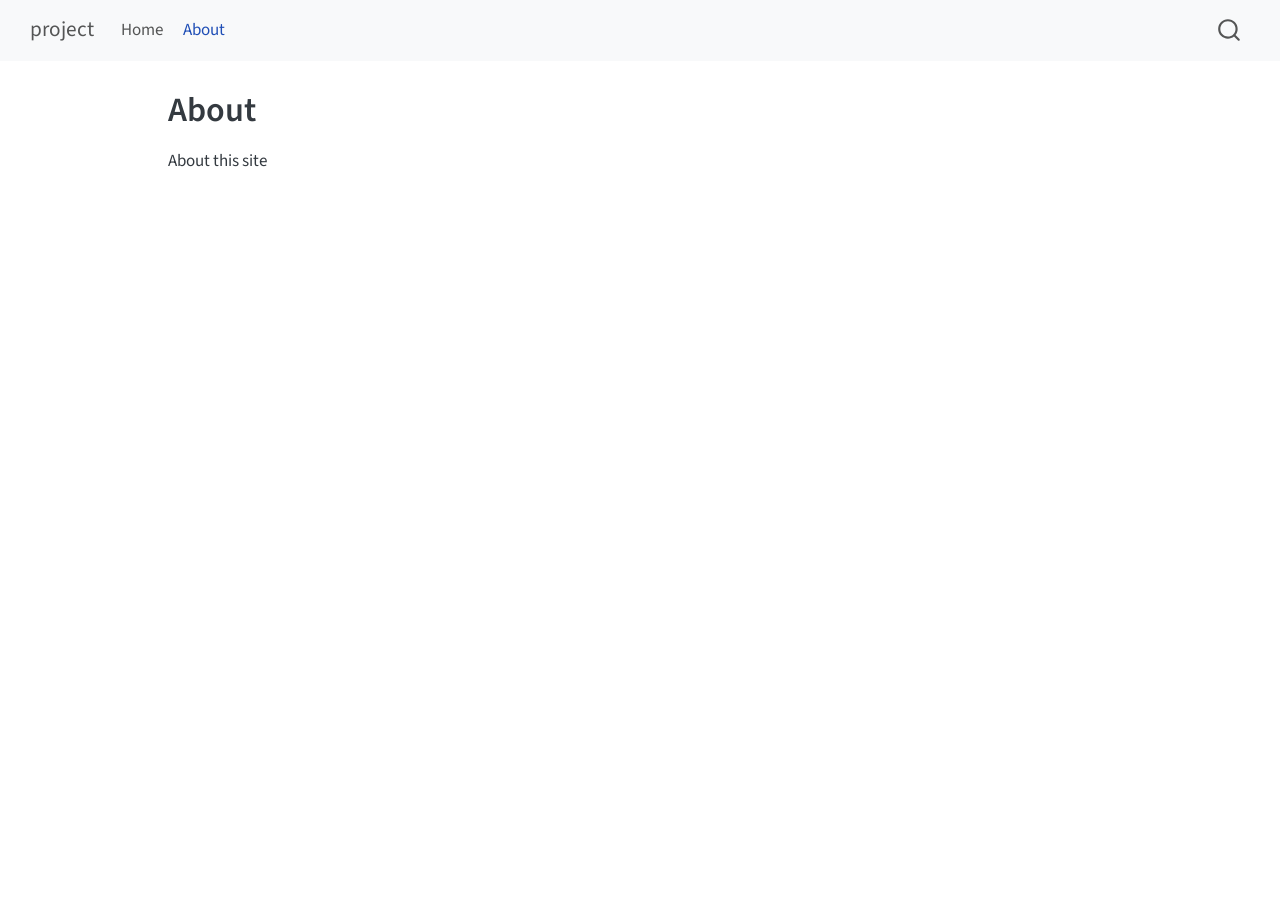
==== docs/about.html @ ab09e864 "Initial- commit" ====
<!DOCTYPE html>
<html xmlns="http://www.w3.org/1999/xhtml" lang="en" xml:lang="en"><head>

<meta charset="utf-8">
<meta name="generator" content="quarto-1.8.27">

<meta name="viewport" content="width=device-width, initial-scale=1.0, user-scalable=yes">


<title>About – project</title>
<style>
code{white-space: pre-wrap;}
span.smallcaps{font-variant: small-caps;}
div.columns{display: flex; gap: min(4vw, 1.5em);}
div.column{flex: auto; overflow-x: auto;}
div.hanging-indent{margin-left: 1.5em; text-indent: -1.5em;}
ul.task-list{list-style: none;}
ul.task-list li input[type="checkbox"] {
  width: 0.8em;
  margin: 0 0.8em 0.2em -1em; /* quarto-specific, see https://github.com/quarto-dev/quarto-cli/issues/4556 */ 
  vertical-align: middle;
}
</style>


<script src="site_libs/quarto-nav/quarto-nav.js"></script>
<script src="site_libs/quarto-nav/headroom.min.js"></script>
<script src="site_libs/clipboard/clipboard.min.js"></script>
<script src="site_libs/quarto-search/autocomplete.umd.js"></script>
<script src="site_libs/quarto-search/fuse.min.js"></script>
<script src="site_libs/quarto-search/quarto-search.js"></script>
<meta name="quarto:offset" content="./">
<script src="site_libs/quarto-html/quarto.js" type="module"></script>
<script src="site_libs/quarto-html/tabsets/tabsets.js" type="module"></script>
<script src="site_libs/quarto-html/axe/axe-check.js" type="module"></script>
<script src="site_libs/quarto-html/popper.min.js"></script>
<script src="site_libs/quarto-html/tippy.umd.min.js"></script>
<script src="site_libs/quarto-html/anchor.min.js"></script>
<link href="site_libs/quarto-html/tippy.css" rel="stylesheet">
<link href="site_libs/quarto-html/quarto-syntax-highlighting-ed96de9b727972fe78a7b5d16c58bf87.css" rel="stylesheet" id="quarto-text-highlighting-styles">
<script src="site_libs/bootstrap/bootstrap.min.js"></script>
<link href="site_libs/bootstrap/bootstrap-icons.css" rel="stylesheet">
<link href="site_libs/bootstrap/bootstrap-c82218b12ac0f327fa8bd7d074ce2147.min.css" rel="stylesheet" append-hash="true" id="quarto-bootstrap" data-mode="light">
<script id="quarto-search-options" type="application/json">{
  "location": "navbar",
  "copy-button": false,
  "collapse-after": 3,
  "panel-placement": "end",
  "type": "overlay",
  "limit": 50,
  "keyboard-shortcut": [
    "f",
    "/",
    "s"
  ],
  "show-item-context": false,
  "language": {
    "search-no-results-text": "No results",
    "search-matching-documents-text": "matching documents",
    "search-copy-link-title": "Copy link to search",
    "search-hide-matches-text": "Hide additional matches",
    "search-more-match-text": "more match in this document",
    "search-more-matches-text": "more matches in this document",
    "search-clear-button-title": "Clear",
    "search-text-placeholder": "",
    "search-detached-cancel-button-title": "Cancel",
    "search-submit-button-title": "Submit",
    "search-label": "Search"
  }
}</script>


<link rel="stylesheet" href="styles.css">
</head>

<body class="nav-fixed quarto-light">

<div id="quarto-search-results"></div>
  <header id="quarto-header" class="headroom fixed-top">
    <nav class="navbar navbar-expand-lg " data-bs-theme="dark">
      <div class="navbar-container container-fluid">
      <div class="navbar-brand-container mx-auto">
    <a class="navbar-brand" href="./index.html">
    <span class="navbar-title">project</span>
    </a>
  </div>
            <div id="quarto-search" class="" title="Search"></div>
          <button class="navbar-toggler" type="button" data-bs-toggle="collapse" data-bs-target="#navbarCollapse" aria-controls="navbarCollapse" role="menu" aria-expanded="false" aria-label="Toggle navigation" onclick="if (window.quartoToggleHeadroom) { window.quartoToggleHeadroom(); }">
  <span class="navbar-toggler-icon"></span>
</button>
          <div class="collapse navbar-collapse" id="navbarCollapse">
            <ul class="navbar-nav navbar-nav-scroll me-auto">
  <li class="nav-item">
    <a class="nav-link" href="./index.html"> 
<span class="menu-text">Home</span></a>
  </li>  
  <li class="nav-item">
    <a class="nav-link active" href="./about.html" aria-current="page"> 
<span class="menu-text">About</span></a>
  </li>  
</ul>
          </div> <!-- /navcollapse -->
            <div class="quarto-navbar-tools">
</div>
      </div> <!-- /container-fluid -->
    </nav>
</header>
<!-- content -->
<div id="quarto-content" class="quarto-container page-columns page-rows-contents page-layout-article page-navbar">
<!-- sidebar -->
<!-- margin-sidebar -->
    <div id="quarto-margin-sidebar" class="sidebar margin-sidebar zindex-bottom">
        
    </div>
<!-- main -->
<main class="content" id="quarto-document-content">

<header id="title-block-header" class="quarto-title-block default">
<div class="quarto-title">
<h1 class="title">About</h1>
</div>



<div class="quarto-title-meta">

    
  
    
  </div>
  


</header>


<p>About this site</p>



</main> <!-- /main -->
<script id="quarto-html-after-body" type="application/javascript">
  window.document.addEventListener("DOMContentLoaded", function (event) {
    const icon = "";
    const anchorJS = new window.AnchorJS();
    anchorJS.options = {
      placement: 'right',
      icon: icon
    };
    anchorJS.add('.anchored');
    const isCodeAnnotation = (el) => {
      for (const clz of el.classList) {
        if (clz.startsWith('code-annotation-')) {                     
          return true;
        }
      }
      return false;
    }
    const onCopySuccess = function(e) {
      // button target
      const button = e.trigger;
      // don't keep focus
      button.blur();
      // flash "checked"
      button.classList.add('code-copy-button-checked');
      var currentTitle = button.getAttribute("title");
      button.setAttribute("title", "Copied!");
      let tooltip;
      if (window.bootstrap) {
        button.setAttribute("data-bs-toggle", "tooltip");
        button.setAttribute("data-bs-placement", "left");
        button.setAttribute("data-bs-title", "Copied!");
        tooltip = new bootstrap.Tooltip(button, 
          { trigger: "manual", 
            customClass: "code-copy-button-tooltip",
            offset: [0, -8]});
        tooltip.show();    
      }
      setTimeout(function() {
        if (tooltip) {
          tooltip.hide();
          button.removeAttribute("data-bs-title");
          button.removeAttribute("data-bs-toggle");
          button.removeAttribute("data-bs-placement");
        }
        button.setAttribute("title", currentTitle);
        button.classList.remove('code-copy-button-checked');
      }, 1000);
      // clear code selection
      e.clearSelection();
    }
    const getTextToCopy = function(trigger) {
      const outerScaffold = trigger.parentElement.cloneNode(true);
      const codeEl = outerScaffold.querySelector('code');
      for (const childEl of codeEl.children) {
        if (isCodeAnnotation(childEl)) {
          childEl.remove();
        }
      }
      return codeEl.innerText;
    }
    const clipboard = new window.ClipboardJS('.code-copy-button:not([data-in-quarto-modal])', {
      text: getTextToCopy
    });
    clipboard.on('success', onCopySuccess);
    if (window.document.getElementById('quarto-embedded-source-code-modal')) {
      const clipboardModal = new window.ClipboardJS('.code-copy-button[data-in-quarto-modal]', {
        text: getTextToCopy,
        container: window.document.getElementById('quarto-embedded-source-code-modal')
      });
      clipboardModal.on('success', onCopySuccess);
    }
      var localhostRegex = new RegExp(/^(?:http|https):\/\/localhost\:?[0-9]*\//);
      var mailtoRegex = new RegExp(/^mailto:/);
        var filterRegex = new RegExp('/' + window.location.host + '/');
      var isInternal = (href) => {
          return filterRegex.test(href) || localhostRegex.test(href) || mailtoRegex.test(href);
      }
      // Inspect non-navigation links and adorn them if external
     var links = window.document.querySelectorAll('a[href]:not(.nav-link):not(.navbar-brand):not(.toc-action):not(.sidebar-link):not(.sidebar-item-toggle):not(.pagination-link):not(.no-external):not([aria-hidden]):not(.dropdown-item):not(.quarto-navigation-tool):not(.about-link)');
      for (var i=0; i<links.length; i++) {
        const link = links[i];
        if (!isInternal(link.href)) {
          // undo the damage that might have been done by quarto-nav.js in the case of
          // links that we want to consider external
          if (link.dataset.originalHref !== undefined) {
            link.href = link.dataset.originalHref;
          }
        }
      }
    function tippyHover(el, contentFn, onTriggerFn, onUntriggerFn) {
      const config = {
        allowHTML: true,
        maxWidth: 500,
        delay: 100,
        arrow: false,
        appendTo: function(el) {
            return el.parentElement;
        },
        interactive: true,
        interactiveBorder: 10,
        theme: 'quarto',
        placement: 'bottom-start',
      };
      if (contentFn) {
        config.content = contentFn;
      }
      if (onTriggerFn) {
        config.onTrigger = onTriggerFn;
      }
      if (onUntriggerFn) {
        config.onUntrigger = onUntriggerFn;
      }
      window.tippy(el, config); 
    }
    const noterefs = window.document.querySelectorAll('a[role="doc-noteref"]');
    for (var i=0; i<noterefs.length; i++) {
      const ref = noterefs[i];
      tippyHover(ref, function() {
        // use id or data attribute instead here
        let href = ref.getAttribute('data-footnote-href') || ref.getAttribute('href');
        try { href = new URL(href).hash; } catch {}
        const id = href.replace(/^#\/?/, "");
        const note = window.document.getElementById(id);
        if (note) {
          return note.innerHTML;
        } else {
          return "";
        }
      });
    }
    const xrefs = window.document.querySelectorAll('a.quarto-xref');
    const processXRef = (id, note) => {
      // Strip column container classes
      const stripColumnClz = (el) => {
        el.classList.remove("page-full", "page-columns");
        if (el.children) {
          for (const child of el.children) {
            stripColumnClz(child);
          }
        }
      }
      stripColumnClz(note)
      if (id === null || id.startsWith('sec-')) {
        // Special case sections, only their first couple elements
        const container = document.createElement("div");
        if (note.children && note.children.length > 2) {
          container.appendChild(note.children[0].cloneNode(true));
          for (let i = 1; i < note.children.length; i++) {
            const child = note.children[i];
            if (child.tagName === "P" && child.innerText === "") {
              continue;
            } else {
              container.appendChild(child.cloneNode(true));
              break;
            }
          }
          if (window.Quarto?.typesetMath) {
            window.Quarto.typesetMath(container);
          }
          return container.innerHTML
        } else {
          if (window.Quarto?.typesetMath) {
            window.Quarto.typesetMath(note);
          }
          return note.innerHTML;
        }
      } else {
        // Remove any anchor links if they are present
        const anchorLink = note.querySelector('a.anchorjs-link');
        if (anchorLink) {
          anchorLink.remove();
        }
        if (window.Quarto?.typesetMath) {
          window.Quarto.typesetMath(note);
        }
        if (note.classList.contains("callout")) {
          return note.outerHTML;
        } else {
          return note.innerHTML;
        }
      }
    }
    for (var i=0; i<xrefs.length; i++) {
      const xref = xrefs[i];
      tippyHover(xref, undefined, function(instance) {
        instance.disable();
        let url = xref.getAttribute('href');
        let hash = undefined; 
        if (url.startsWith('#')) {
          hash = url;
        } else {
          try { hash = new URL(url).hash; } catch {}
        }
        if (hash) {
          const id = hash.replace(/^#\/?/, "");
          const note = window.document.getElementById(id);
          if (note !== null) {
            try {
              const html = processXRef(id, note.cloneNode(true));
              instance.setContent(html);
            } finally {
              instance.enable();
              instance.show();
            }
          } else {
            // See if we can fetch this
            fetch(url.split('#')[0])
            .then(res => res.text())
            .then(html => {
              const parser = new DOMParser();
              const htmlDoc = parser.parseFromString(html, "text/html");
              const note = htmlDoc.getElementById(id);
              if (note !== null) {
                const html = processXRef(id, note);
                instance.setContent(html);
              } 
            }).finally(() => {
              instance.enable();
              instance.show();
            });
          }
        } else {
          // See if we can fetch a full url (with no hash to target)
          // This is a special case and we should probably do some content thinning / targeting
          fetch(url)
          .then(res => res.text())
          .then(html => {
            const parser = new DOMParser();
            const htmlDoc = parser.parseFromString(html, "text/html");
            const note = htmlDoc.querySelector('main.content');
            if (note !== null) {
              // This should only happen for chapter cross references
              // (since there is no id in the URL)
              // remove the first header
              if (note.children.length > 0 && note.children[0].tagName === "HEADER") {
                note.children[0].remove();
              }
              const html = processXRef(null, note);
              instance.setContent(html);
            } 
          }).finally(() => {
            instance.enable();
            instance.show();
          });
        }
      }, function(instance) {
      });
    }
        let selectedAnnoteEl;
        const selectorForAnnotation = ( cell, annotation) => {
          let cellAttr = 'data-code-cell="' + cell + '"';
          let lineAttr = 'data-code-annotation="' +  annotation + '"';
          const selector = 'span[' + cellAttr + '][' + lineAttr + ']';
          return selector;
        }
        const selectCodeLines = (annoteEl) => {
          const doc = window.document;
          const targetCell = annoteEl.getAttribute("data-target-cell");
          const targetAnnotation = annoteEl.getAttribute("data-target-annotation");
          const annoteSpan = window.document.querySelector(selectorForAnnotation(targetCell, targetAnnotation));
          const lines = annoteSpan.getAttribute("data-code-lines").split(",");
          const lineIds = lines.map((line) => {
            return targetCell + "-" + line;
          })
          let top = null;
          let height = null;
          let parent = null;
          if (lineIds.length > 0) {
              //compute the position of the single el (top and bottom and make a div)
              const el = window.document.getElementById(lineIds[0]);
              top = el.offsetTop;
              height = el.offsetHeight;
              parent = el.parentElement.parentElement;
            if (lineIds.length > 1) {
              const lastEl = window.document.getElementById(lineIds[lineIds.length - 1]);
              const bottom = lastEl.offsetTop + lastEl.offsetHeight;
              height = bottom - top;
            }
            if (top !== null && height !== null && parent !== null) {
              // cook up a div (if necessary) and position it 
              let div = window.document.getElementById("code-annotation-line-highlight");
              if (div === null) {
                div = window.document.createElement("div");
                div.setAttribute("id", "code-annotation-line-highlight");
                div.style.position = 'absolute';
                parent.appendChild(div);
              }
              div.style.top = top - 2 + "px";
              div.style.height = height + 4 + "px";
              div.style.left = 0;
              let gutterDiv = window.document.getElementById("code-annotation-line-highlight-gutter");
              if (gutterDiv === null) {
                gutterDiv = window.document.createElement("div");
                gutterDiv.setAttribute("id", "code-annotation-line-highlight-gutter");
                gutterDiv.style.position = 'absolute';
                const codeCell = window.document.getElementById(targetCell);
                const gutter = codeCell.querySelector('.code-annotation-gutter');
                gutter.appendChild(gutterDiv);
              }
              gutterDiv.style.top = top - 2 + "px";
              gutterDiv.style.height = height + 4 + "px";
            }
            selectedAnnoteEl = annoteEl;
          }
        };
        const unselectCodeLines = () => {
          const elementsIds = ["code-annotation-line-highlight", "code-annotation-line-highlight-gutter"];
          elementsIds.forEach((elId) => {
            const div = window.document.getElementById(elId);
            if (div) {
              div.remove();
            }
          });
          selectedAnnoteEl = undefined;
        };
          // Handle positioning of the toggle
      window.addEventListener(
        "resize",
        throttle(() => {
          elRect = undefined;
          if (selectedAnnoteEl) {
            selectCodeLines(selectedAnnoteEl);
          }
        }, 10)
      );
      function throttle(fn, ms) {
      let throttle = false;
      let timer;
        return (...args) => {
          if(!throttle) { // first call gets through
              fn.apply(this, args);
              throttle = true;
          } else { // all the others get throttled
              if(timer) clearTimeout(timer); // cancel #2
              timer = setTimeout(() => {
                fn.apply(this, args);
                timer = throttle = false;
              }, ms);
          }
        };
      }
        // Attach click handler to the DT
        const annoteDls = window.document.querySelectorAll('dt[data-target-cell]');
        for (const annoteDlNode of annoteDls) {
          annoteDlNode.addEventListener('click', (event) => {
            const clickedEl = event.target;
            if (clickedEl !== selectedAnnoteEl) {
              unselectCodeLines();
              const activeEl = window.document.querySelector('dt[data-target-cell].code-annotation-active');
              if (activeEl) {
                activeEl.classList.remove('code-annotation-active');
              }
              selectCodeLines(clickedEl);
              clickedEl.classList.add('code-annotation-active');
            } else {
              // Unselect the line
              unselectCodeLines();
              clickedEl.classList.remove('code-annotation-active');
            }
          });
        }
    const findCites = (el) => {
      const parentEl = el.parentElement;
      if (parentEl) {
        const cites = parentEl.dataset.cites;
        if (cites) {
          return {
            el,
            cites: cites.split(' ')
          };
        } else {
          return findCites(el.parentElement)
        }
      } else {
        return undefined;
      }
    };
    var bibliorefs = window.document.querySelectorAll('a[role="doc-biblioref"]');
    for (var i=0; i<bibliorefs.length; i++) {
      const ref = bibliorefs[i];
      const citeInfo = findCites(ref);
      if (citeInfo) {
        tippyHover(citeInfo.el, function() {
          var popup = window.document.createElement('div');
          citeInfo.cites.forEach(function(cite) {
            var citeDiv = window.document.createElement('div');
            citeDiv.classList.add('hanging-indent');
            citeDiv.classList.add('csl-entry');
            var biblioDiv = window.document.getElementById('ref-' + cite);
            if (biblioDiv) {
              citeDiv.innerHTML = biblioDiv.innerHTML;
            }
            popup.appendChild(citeDiv);
          });
          return popup.innerHTML;
        });
      }
    }
  });
  </script>
</div> <!-- /content -->




</body></html>
---- docs/site_libs/quarto-html/tippy.css ----
.tippy-box[data-animation=fade][data-state=hidden]{opacity:0}[data-tippy-root]{max-width:calc(100vw - 10px)}.tippy-box{position:relative;background-color:#333;color:#fff;border-radius:4px;font-size:14px;line-height:1.4;white-space:normal;outline:0;transition-property:transform,visibility,opacity}.tippy-box[data-placement^=top]>.tippy-arrow{bottom:0}.tippy-box[data-placement^=top]>.tippy-arrow:before{bottom:-7px;left:0;border-width:8px 8px 0;border-top-color:initial;transform-origin:center top}.tippy-box[data-placement^=bottom]>.tippy-arrow{top:0}.tippy-box[data-placement^=bottom]>.tippy-arrow:before{top:-7px;left:0;border-width:0 8px 8px;border-bottom-color:initial;transform-origin:center bottom}.tippy-box[data-placement^=left]>.tippy-arrow{right:0}.tippy-box[data-placement^=left]>.tippy-arrow:before{border-width:8px 0 8px 8px;border-left-color:initial;right:-7px;transform-origin:center left}.tippy-box[data-placement^=right]>.tippy-arrow{left:0}.tippy-box[data-placement^=right]>.tippy-arrow:before{left:-7px;border-width:8px 8px 8px 0;border-right-color:initial;transform-origin:center right}.tippy-box[data-inertia][data-state=visible]{transition-timing-function:cubic-bezier(.54,1.5,.38,1.11)}.tippy-arrow{width:16px;height:16px;color:#333}.tippy-arrow:before{content:"";position:absolute;border-color:transparent;border-style:solid}.tippy-content{position:relative;padding:5px 9px;z-index:1}
---- docs/site_libs/quarto-html/quarto-syntax-highlighting-ed96de9b727972fe78a7b5d16c58bf87.css ----
/* quarto syntax highlight colors */
:root {
  --quarto-hl-ot-color: #003B4F;
  --quarto-hl-at-color: #657422;
  --quarto-hl-ss-color: #20794D;
  --quarto-hl-an-color: #5E5E5E;
  --quarto-hl-fu-color: #4758AB;
  --quarto-hl-st-color: #20794D;
  --quarto-hl-cf-color: #003B4F;
  --quarto-hl-op-color: #5E5E5E;
  --quarto-hl-er-color: #AD0000;
  --quarto-hl-bn-color: #AD0000;
  --quarto-hl-al-color: #AD0000;
  --quarto-hl-va-color: #111111;
  --quarto-hl-bu-color: inherit;
  --quarto-hl-ex-color: inherit;
  --quarto-hl-pp-color: #AD0000;
  --quarto-hl-in-color: #5E5E5E;
  --quarto-hl-vs-color: #20794D;
  --quarto-hl-wa-color: #5E5E5E;
  --quarto-hl-do-color: #5E5E5E;
  --quarto-hl-im-color: #00769E;
  --quarto-hl-ch-color: #20794D;
  --quarto-hl-dt-color: #AD0000;
  --quarto-hl-fl-color: #AD0000;
  --quarto-hl-co-color: #5E5E5E;
  --quarto-hl-cv-color: #5E5E5E;
  --quarto-hl-cn-color: #8f5902;
  --quarto-hl-sc-color: #5E5E5E;
  --quarto-hl-dv-color: #AD0000;
  --quarto-hl-kw-color: #003B4F;
}

/* other quarto variables */
:root {
  --quarto-font-monospace: SFMono-Regular, Menlo, Monaco, Consolas, "Liberation Mono", "Courier New", monospace;
}

/* syntax highlight based on Pandoc's rules */
pre > code.sourceCode > span {
  color: #003B4F;
}

code.sourceCode > span {
  color: #003B4F;
}

div.sourceCode,
div.sourceCode pre.sourceCode {
  color: #003B4F;
}

/* Normal */
code span {
  color: #003B4F;
}

/* Alert */
code span.al {
  color: #AD0000;
  font-style: inherit;
}

/* Annotation */
code span.an {
  color: #5E5E5E;
  font-style: inherit;
}

/* Attribute */
code span.at {
  color: #657422;
  font-style: inherit;
}

/* BaseN */
code span.bn {
  color: #AD0000;
  font-style: inherit;
}

/* BuiltIn */
code span.bu {
  font-style: inherit;
}

/* ControlFlow */
code span.cf {
  color: #003B4F;
  font-weight: bold;
  font-style: inherit;
}

/* Char */
code span.ch {
  color: #20794D;
  font-style: inherit;
}

/* Constant */
code span.cn {
  color: #8f5902;
  font-style: inherit;
}

/* Comment */
code span.co {
  color: #5E5E5E;
  font-style: inherit;
}

/* CommentVar */
code span.cv {
  color: #5E5E5E;
  font-style: italic;
}

/* Documentation */
code span.do {
  color: #5E5E5E;
  font-style: italic;
}

/* DataType */
code span.dt {
  color: #AD0000;
  font-style: inherit;
}

/* DecVal */
code span.dv {
  color: #AD0000;
  font-style: inherit;
}

/* Error */
code span.er {
  color: #AD0000;
  font-style: inherit;
}

/* Extension */
code span.ex {
  font-style: inherit;
}

/* Float */
code span.fl {
  color: #AD0000;
  font-style: inherit;
}

/* Function */
code span.fu {
  color: #4758AB;
  font-style: inherit;
}

/* Import */
code span.im {
  color: #00769E;
  font-style: inherit;
}

/* Information */
code span.in {
  color: #5E5E5E;
  font-style: inherit;
}

/* Keyword */
code span.kw {
  color: #003B4F;
  font-weight: bold;
  font-style: inherit;
}

/* Operator */
code span.op {
  color: #5E5E5E;
  font-style: inherit;
}

/* Other */
code span.ot {
  color: #003B4F;
  font-style: inherit;
}

/* Preprocessor */
code span.pp {
  color: #AD0000;
  font-style: inherit;
}

/* SpecialChar */
code span.sc {
  color: #5E5E5E;
  font-style: inherit;
}

/* SpecialString */
code span.ss {
  color: #20794D;
  font-style: inherit;
}

/* String */
code span.st {
  color: #20794D;
  font-style: inherit;
}

/* Variable */
code span.va {
  color: #111111;
  font-style: inherit;
}

/* VerbatimString */
code span.vs {
  color: #20794D;
  font-style: inherit;
}

/* Warning */
code span.wa {
  color: #5E5E5E;
  font-style: italic;
}

.prevent-inlining {
  content: "</";
}

/*# sourceMappingURL=0920dd6d7437995b8cdf7429764427b1.css.map */
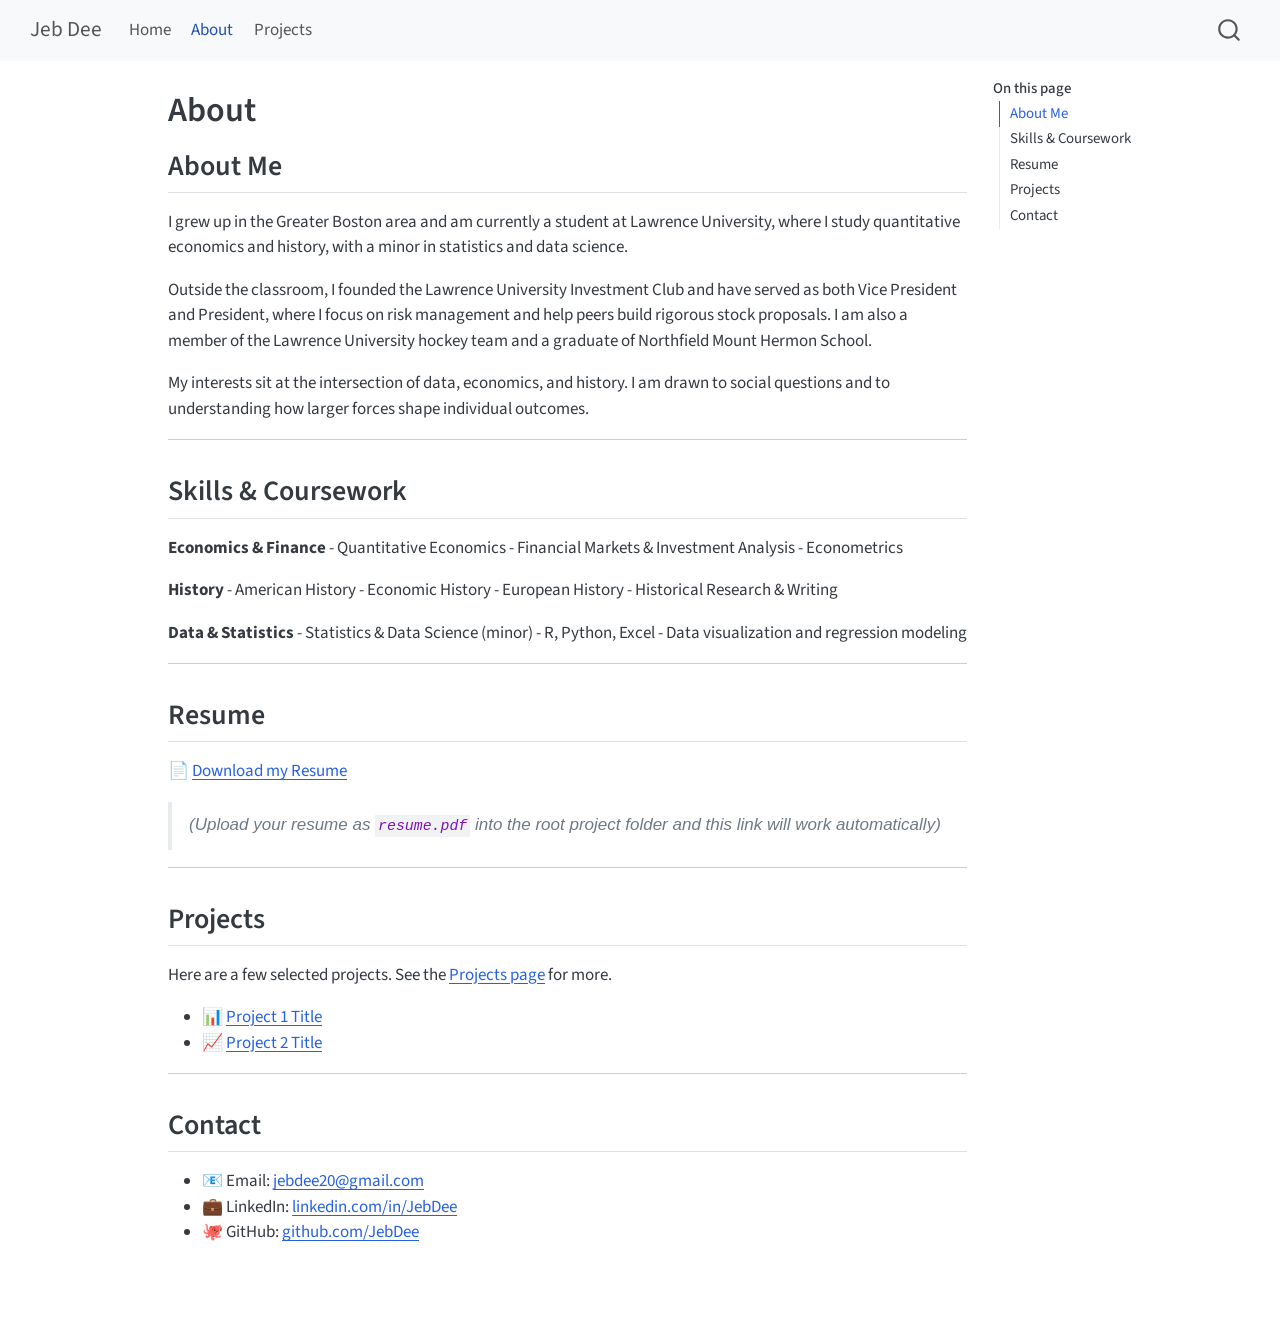
==== commit c94b68d4: "added to the about me and tried styles but not working will keep going" ====
--- a/docs/about.html
+++ b/docs/about.html
@@ -7,7 +7,7 @@
 <meta name="viewport" content="width=device-width, initial-scale=1.0, user-scalable=yes">
 
 
-<title>About – project</title>
+<title>About – Jeb Dee</title>
 <style>
 code{white-space: pre-wrap;}
 span.smallcaps{font-variant: small-caps;}
@@ -81,7 +81,7 @@
       <div class="navbar-container container-fluid">
       <div class="navbar-brand-container mx-auto">
     <a class="navbar-brand" href="./index.html">
-    <span class="navbar-title">project</span>
+    <span class="navbar-title">Jeb Dee</span>
     </a>
   </div>
             <div id="quarto-search" class="" title="Search"></div>
@@ -98,6 +98,10 @@
     <a class="nav-link active" href="./about.html" aria-current="page"> 
 <span class="menu-text">About</span></a>
   </li>  
+  <li class="nav-item">
+    <a class="nav-link" href="./Projects.html"> 
+<span class="menu-text">Projects</span></a>
+  </li>  
 </ul>
           </div> <!-- /navcollapse -->
             <div class="quarto-navbar-tools">
@@ -109,8 +113,18 @@
 <div id="quarto-content" class="quarto-container page-columns page-rows-contents page-layout-article page-navbar">
 <!-- sidebar -->
 <!-- margin-sidebar -->
-    <div id="quarto-margin-sidebar" class="sidebar margin-sidebar zindex-bottom">
-        
+    <div id="quarto-margin-sidebar" class="sidebar margin-sidebar">
+        <nav id="TOC" role="doc-toc" class="toc-active">
+    <h2 id="toc-title">On this page</h2>
+   
+  <ul>
+  <li><a href="#about-me" id="toc-about-me" class="nav-link active" data-scroll-target="#about-me">About Me</a></li>
+  <li><a href="#skills-coursework" id="toc-skills-coursework" class="nav-link" data-scroll-target="#skills-coursework">Skills &amp; Coursework</a></li>
+  <li><a href="#resume" id="toc-resume" class="nav-link" data-scroll-target="#resume">Resume</a></li>
+  <li><a href="#projects" id="toc-projects" class="nav-link" data-scroll-target="#projects">Projects</a></li>
+  <li><a href="#contact" id="toc-contact" class="nav-link" data-scroll-target="#contact">Contact</a></li>
+  </ul>
+</nav>
     </div>
 <!-- main -->
 <main class="content" id="quarto-document-content">
@@ -134,9 +148,47 @@
 </header>
 
 
-<p>About this site</p>
-
-
+<section id="about-me" class="level2">
+<h2 class="anchored" data-anchor-id="about-me">About Me</h2>
+<p>I grew up in the Greater Boston area and am currently a student at Lawrence University, where I study quantitative economics and history, with a minor in statistics and data science.</p>
+<p>Outside the classroom, I founded the Lawrence University Investment Club and have served as both Vice President and President, where I focus on risk management and help peers build rigorous stock proposals. I am also a member of the Lawrence University hockey team and a graduate of Northfield Mount Hermon School.</p>
+<p>My interests sit at the intersection of data, economics, and history. I am drawn to social questions and to understanding how larger forces shape individual outcomes.</p>
+<hr>
+</section>
+<section id="skills-coursework" class="level2">
+<h2 class="anchored" data-anchor-id="skills-coursework">Skills &amp; Coursework</h2>
+<p><strong>Economics &amp; Finance</strong> - Quantitative Economics - Financial Markets &amp; Investment Analysis - Econometrics</p>
+<p><strong>History</strong> - American History - Economic History - European History - Historical Research &amp; Writing</p>
+<p><strong>Data &amp; Statistics</strong> - Statistics &amp; Data Science (minor) - R, Python, Excel - Data visualization and regression modeling</p>
+<hr>
+</section>
+<section id="resume" class="level2">
+<h2 class="anchored" data-anchor-id="resume">Resume</h2>
+<p>📄 <a href="resume.pdf">Download my Resume</a></p>
+<blockquote class="blockquote">
+<p><em>(Upload your resume as <code>resume.pdf</code> into the root project folder and this link will work automatically)</em></p>
+</blockquote>
+<hr>
+</section>
+<section id="projects" class="level2">
+<h2 class="anchored" data-anchor-id="projects">Projects</h2>
+<p>Here are a few selected projects. See the <a href="./Projects.html">Projects page</a> for more.</p>
+<ul>
+<li>📊 <a href="./Projects.html">Project 1 Title</a></li>
+<li>📈 <a href="./Projects.html">Project 2 Title</a></li>
+</ul>
+<hr>
+</section>
+<section id="contact" class="level2">
+<h2 class="anchored" data-anchor-id="contact">Contact</h2>
+<ul>
+<li>📧 Email: <a href="mailto:jebdee20@gmail.com">jebdee20@gmail.com</a></li>
+<li>💼 LinkedIn: <a href="https://www.linkedin.com/in/jeb-dee">linkedin.com/in/JebDee</a></li>
+<li>🐙 GitHub: <a href="https://github.com/JebDee">github.com/JebDee</a></li>
+</ul>
+
+
+</section>
 
 </main> <!-- /main -->
 <script id="quarto-html-after-body" type="application/javascript">
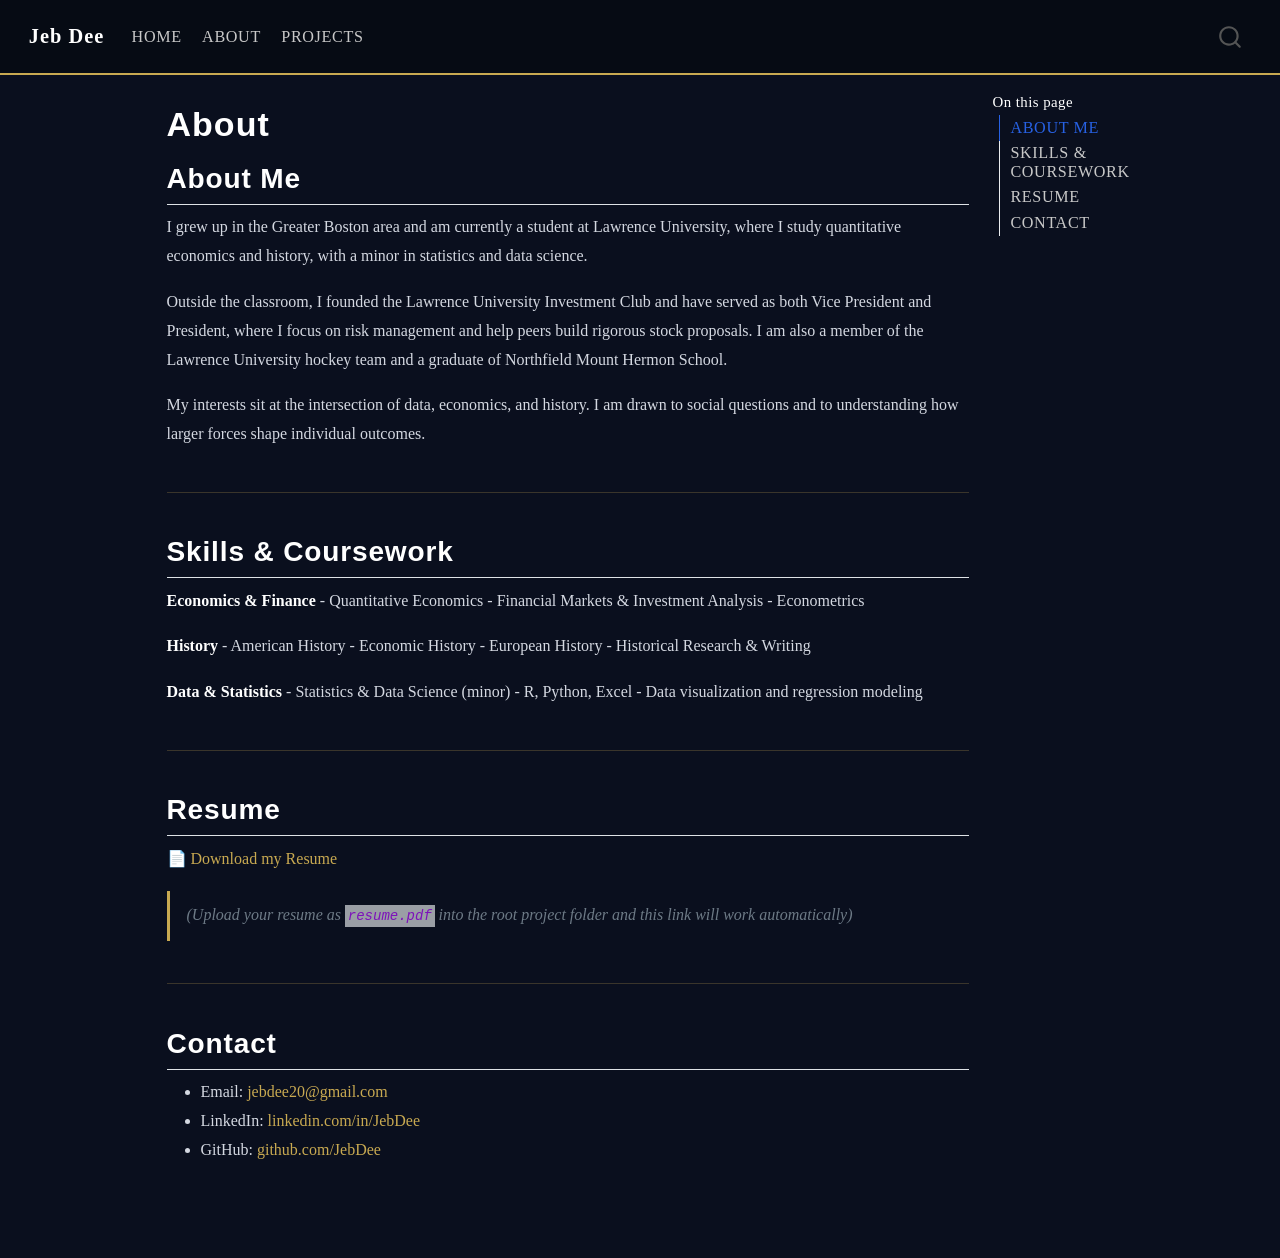
==== commit 12fb36b4: "Added some course work to project tab as well as changed the style" ====
--- a/docs/about.html
+++ b/docs/about.html
@@ -121,7 +121,6 @@
   <li><a href="#about-me" id="toc-about-me" class="nav-link active" data-scroll-target="#about-me">About Me</a></li>
   <li><a href="#skills-coursework" id="toc-skills-coursework" class="nav-link" data-scroll-target="#skills-coursework">Skills &amp; Coursework</a></li>
   <li><a href="#resume" id="toc-resume" class="nav-link" data-scroll-target="#resume">Resume</a></li>
-  <li><a href="#projects" id="toc-projects" class="nav-link" data-scroll-target="#projects">Projects</a></li>
   <li><a href="#contact" id="toc-contact" class="nav-link" data-scroll-target="#contact">Contact</a></li>
   </ul>
 </nav>
@@ -170,21 +169,12 @@
 </blockquote>
 <hr>
 </section>
-<section id="projects" class="level2">
-<h2 class="anchored" data-anchor-id="projects">Projects</h2>
-<p>Here are a few selected projects. See the <a href="./Projects.html">Projects page</a> for more.</p>
-<ul>
-<li>📊 <a href="./Projects.html">Project 1 Title</a></li>
-<li>📈 <a href="./Projects.html">Project 2 Title</a></li>
-</ul>
-<hr>
-</section>
 <section id="contact" class="level2">
 <h2 class="anchored" data-anchor-id="contact">Contact</h2>
 <ul>
-<li>📧 Email: <a href="mailto:jebdee20@gmail.com">jebdee20@gmail.com</a></li>
-<li>💼 LinkedIn: <a href="https://www.linkedin.com/in/jeb-dee">linkedin.com/in/JebDee</a></li>
-<li>🐙 GitHub: <a href="https://github.com/JebDee">github.com/JebDee</a></li>
+<li>Email: <a href="mailto:jebdee20@gmail.com">jebdee20@gmail.com</a></li>
+<li>LinkedIn: <a href="https://www.linkedin.com/in/jeb-dee">linkedin.com/in/JebDee</a></li>
+<li>GitHub: <a href="https://github.com/JebDee">github.com/JebDee</a></li>
 </ul>
 
 
--- a/docs/styles.css
+++ b/docs/styles.css
@@ -0,0 +1,96 @@
+/* css styles */
+body {
+  background-color: #0a0f1e;
+  color: #d4d8e1;
+  font-family: 'Georgia', serif;
+  font-size: 16px;
+  line-height: 1.8;
+}
+
+h1, h2, h3, h4 {
+  font-family: 'Helvetica Neue', Arial, sans-serif;
+  color: #ffffff;
+  font-weight: 600;
+  letter-spacing: 0.03em;
+  margin-bottom: 0.5rem;
+}
+
+.navbar {
+  background-color: #060b14 !important;
+  border-bottom: 2px solid #c8a951;
+  padding: 0.75rem 1.5rem;
+}
+
+.navbar-brand {
+  color: #ffffff !important;
+  font-size: 1.2rem;
+  font-weight: 700;
+  letter-spacing: 0.05em;
+}
+
+.nav-link {
+  color: #c8c8c8 !important;
+  font-size: 0.95rem;
+  letter-spacing: 0.04em;
+  text-transform: uppercase;
+}
+
+.nav-link:hover {
+  color: #c8a951 !important;
+}
+
+a {
+  color: #c8a951;
+  text-decoration: none;
+}
+
+a:hover {
+  color: #ffffff;
+  text-decoration: underline;
+}
+
+hr {
+  border: none;
+  border-top: 1px solid #c8a951;
+  margin: 2.5rem 0;
+}
+
+strong {
+  color: #ffffff;
+}
+
+blockquote {
+  border-left: 3px solid #c8a951;
+  padding-left: 1rem;
+  color: #a0a0a0;
+  font-style: italic;
+}
+
+.profile-photo {
+  display: block;
+  margin: 1.5rem auto;
+  width: 280px;
+  height: 280px;
+  object-fit: cover;
+  object-position: top;
+  border: 3px solid #c8a951;
+  box-shadow: 0 4px 24px rgba(200, 169, 81, 0.2);
+}
+
+.project-card {
+  border: 1px solid #c8a951;
+  border-radius: 4px;
+  padding: 1.5rem 2rem;
+  margin-bottom: 1.5rem;
+  background-color: #0d1520;
+}
+
+.project-card h3 {
+  margin-top: 0;
+  color: #ffffff;
+}
+
+.project-card em {
+  color: #a0a0a0;
+  font-size: 0.9rem;
+}
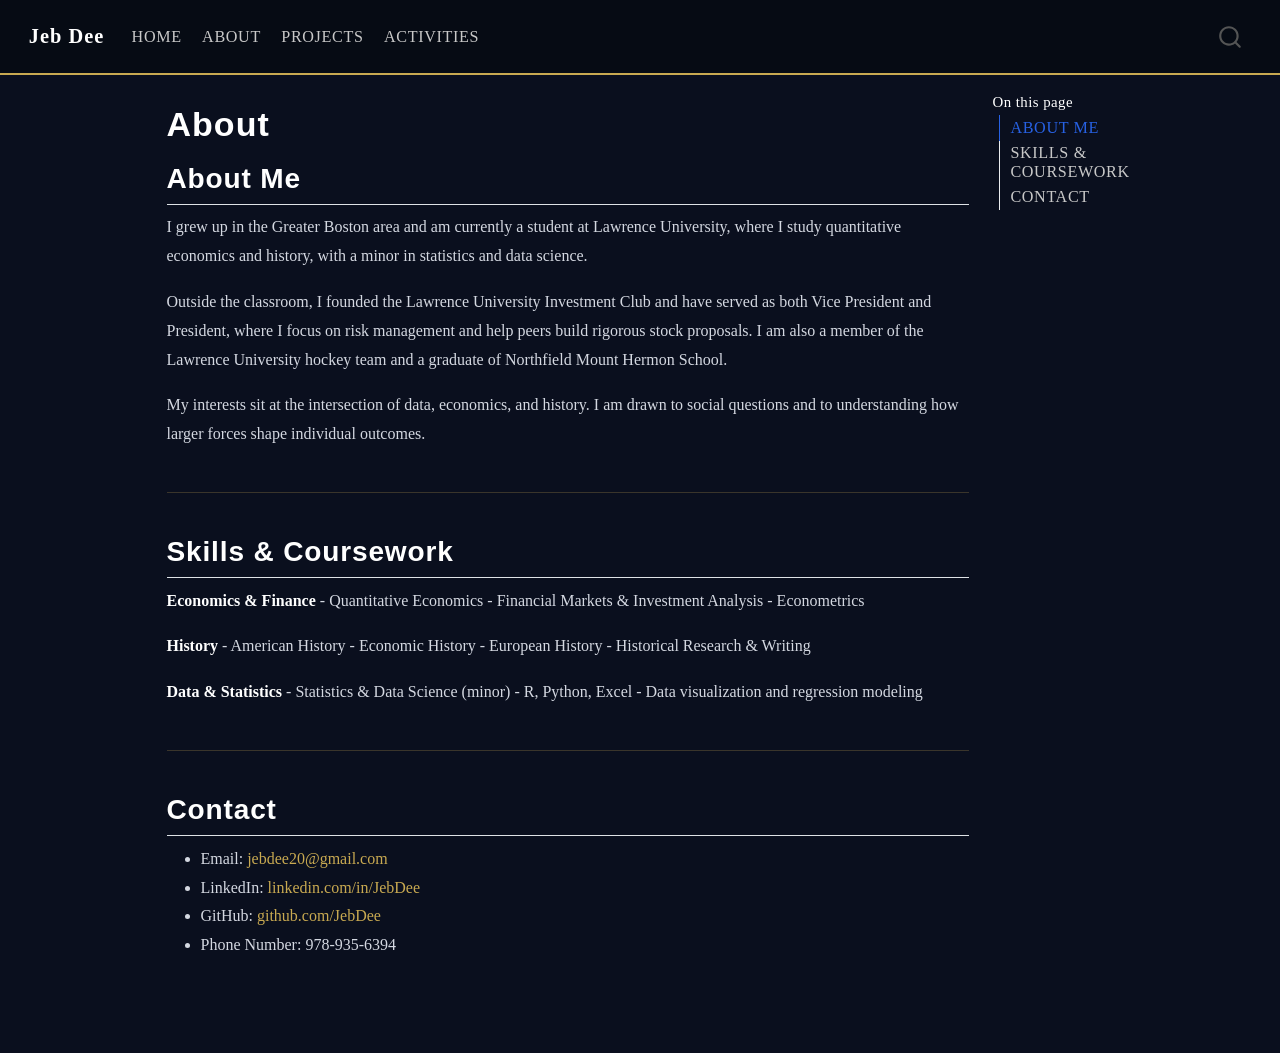
==== commit 5b356d5d: "added another tab called activities, uploaded more projects, fixed home page" ====
--- a/docs/about.html
+++ b/docs/about.html
@@ -102,6 +102,10 @@
     <a class="nav-link" href="./Projects.html"> 
 <span class="menu-text">Projects</span></a>
   </li>  
+  <li class="nav-item">
+    <a class="nav-link" href="./activities.qmd"> 
+<span class="menu-text">Activities</span></a>
+  </li>  
 </ul>
           </div> <!-- /navcollapse -->
             <div class="quarto-navbar-tools">
@@ -120,7 +124,6 @@
   <ul>
   <li><a href="#about-me" id="toc-about-me" class="nav-link active" data-scroll-target="#about-me">About Me</a></li>
   <li><a href="#skills-coursework" id="toc-skills-coursework" class="nav-link" data-scroll-target="#skills-coursework">Skills &amp; Coursework</a></li>
-  <li><a href="#resume" id="toc-resume" class="nav-link" data-scroll-target="#resume">Resume</a></li>
   <li><a href="#contact" id="toc-contact" class="nav-link" data-scroll-target="#contact">Contact</a></li>
   </ul>
 </nav>
@@ -161,20 +164,13 @@
 <p><strong>Data &amp; Statistics</strong> - Statistics &amp; Data Science (minor) - R, Python, Excel - Data visualization and regression modeling</p>
 <hr>
 </section>
-<section id="resume" class="level2">
-<h2 class="anchored" data-anchor-id="resume">Resume</h2>
-<p>📄 <a href="resume.pdf">Download my Resume</a></p>
-<blockquote class="blockquote">
-<p><em>(Upload your resume as <code>resume.pdf</code> into the root project folder and this link will work automatically)</em></p>
-</blockquote>
-<hr>
-</section>
 <section id="contact" class="level2">
 <h2 class="anchored" data-anchor-id="contact">Contact</h2>
 <ul>
 <li>Email: <a href="mailto:jebdee20@gmail.com">jebdee20@gmail.com</a></li>
 <li>LinkedIn: <a href="https://www.linkedin.com/in/jeb-dee">linkedin.com/in/JebDee</a></li>
 <li>GitHub: <a href="https://github.com/JebDee">github.com/JebDee</a></li>
+<li>Phone Number: 978-935-6394</li>
 </ul>
 
 
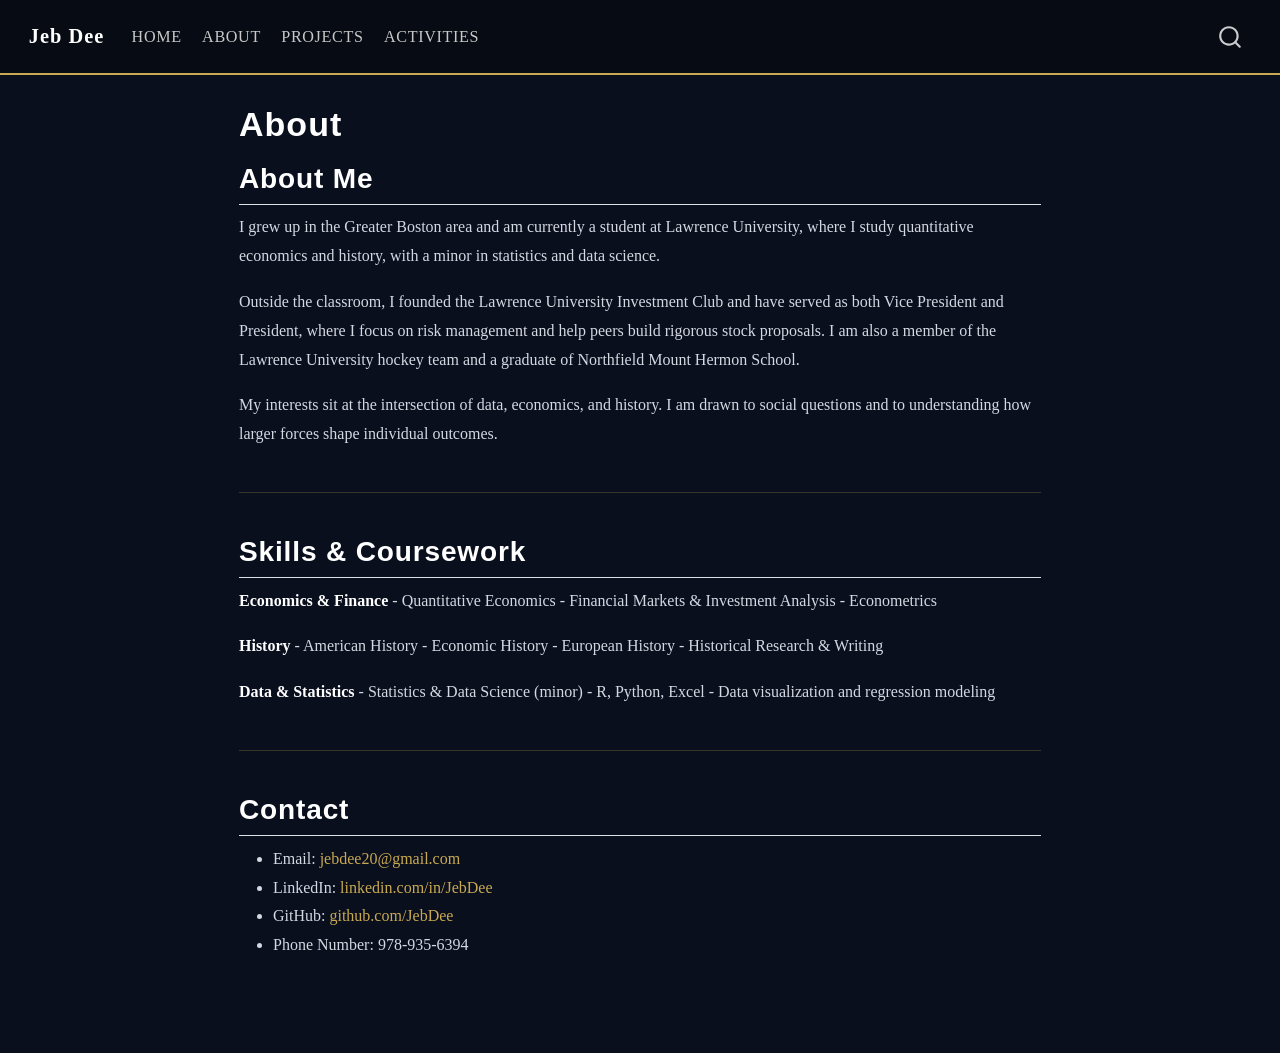
==== commit 45817fd2: "debugging. Final Commit" ====
--- a/docs/about.html
+++ b/docs/about.html
@@ -40,7 +40,7 @@
 <link href="site_libs/quarto-html/quarto-syntax-highlighting-ed96de9b727972fe78a7b5d16c58bf87.css" rel="stylesheet" id="quarto-text-highlighting-styles">
 <script src="site_libs/bootstrap/bootstrap.min.js"></script>
 <link href="site_libs/bootstrap/bootstrap-icons.css" rel="stylesheet">
-<link href="site_libs/bootstrap/bootstrap-c82218b12ac0f327fa8bd7d074ce2147.min.css" rel="stylesheet" append-hash="true" id="quarto-bootstrap" data-mode="light">
+<link href="site_libs/bootstrap/bootstrap-5459d9702e475834c21a66f23572c607.min.css" rel="stylesheet" append-hash="true" id="quarto-bootstrap" data-mode="light">
 <script id="quarto-search-options" type="application/json">{
   "location": "navbar",
   "copy-button": false,
@@ -73,7 +73,7 @@
 <link rel="stylesheet" href="styles.css">
 </head>
 
-<body class="nav-fixed quarto-light">
+<body class="nav-fixed fullcontent quarto-light">
 
 <div id="quarto-search-results"></div>
   <header id="quarto-header" class="headroom fixed-top">
@@ -103,7 +103,7 @@
 <span class="menu-text">Projects</span></a>
   </li>  
   <li class="nav-item">
-    <a class="nav-link" href="./activities.qmd"> 
+    <a class="nav-link" href="./Activities.html"> 
 <span class="menu-text">Activities</span></a>
   </li>  
 </ul>
@@ -117,17 +117,7 @@
 <div id="quarto-content" class="quarto-container page-columns page-rows-contents page-layout-article page-navbar">
 <!-- sidebar -->
 <!-- margin-sidebar -->
-    <div id="quarto-margin-sidebar" class="sidebar margin-sidebar">
-        <nav id="TOC" role="doc-toc" class="toc-active">
-    <h2 id="toc-title">On this page</h2>
-   
-  <ul>
-  <li><a href="#about-me" id="toc-about-me" class="nav-link active" data-scroll-target="#about-me">About Me</a></li>
-  <li><a href="#skills-coursework" id="toc-skills-coursework" class="nav-link" data-scroll-target="#skills-coursework">Skills &amp; Coursework</a></li>
-  <li><a href="#contact" id="toc-contact" class="nav-link" data-scroll-target="#contact">Contact</a></li>
-  </ul>
-</nav>
-    </div>
+    
 <!-- main -->
 <main class="content" id="quarto-document-content">
 
